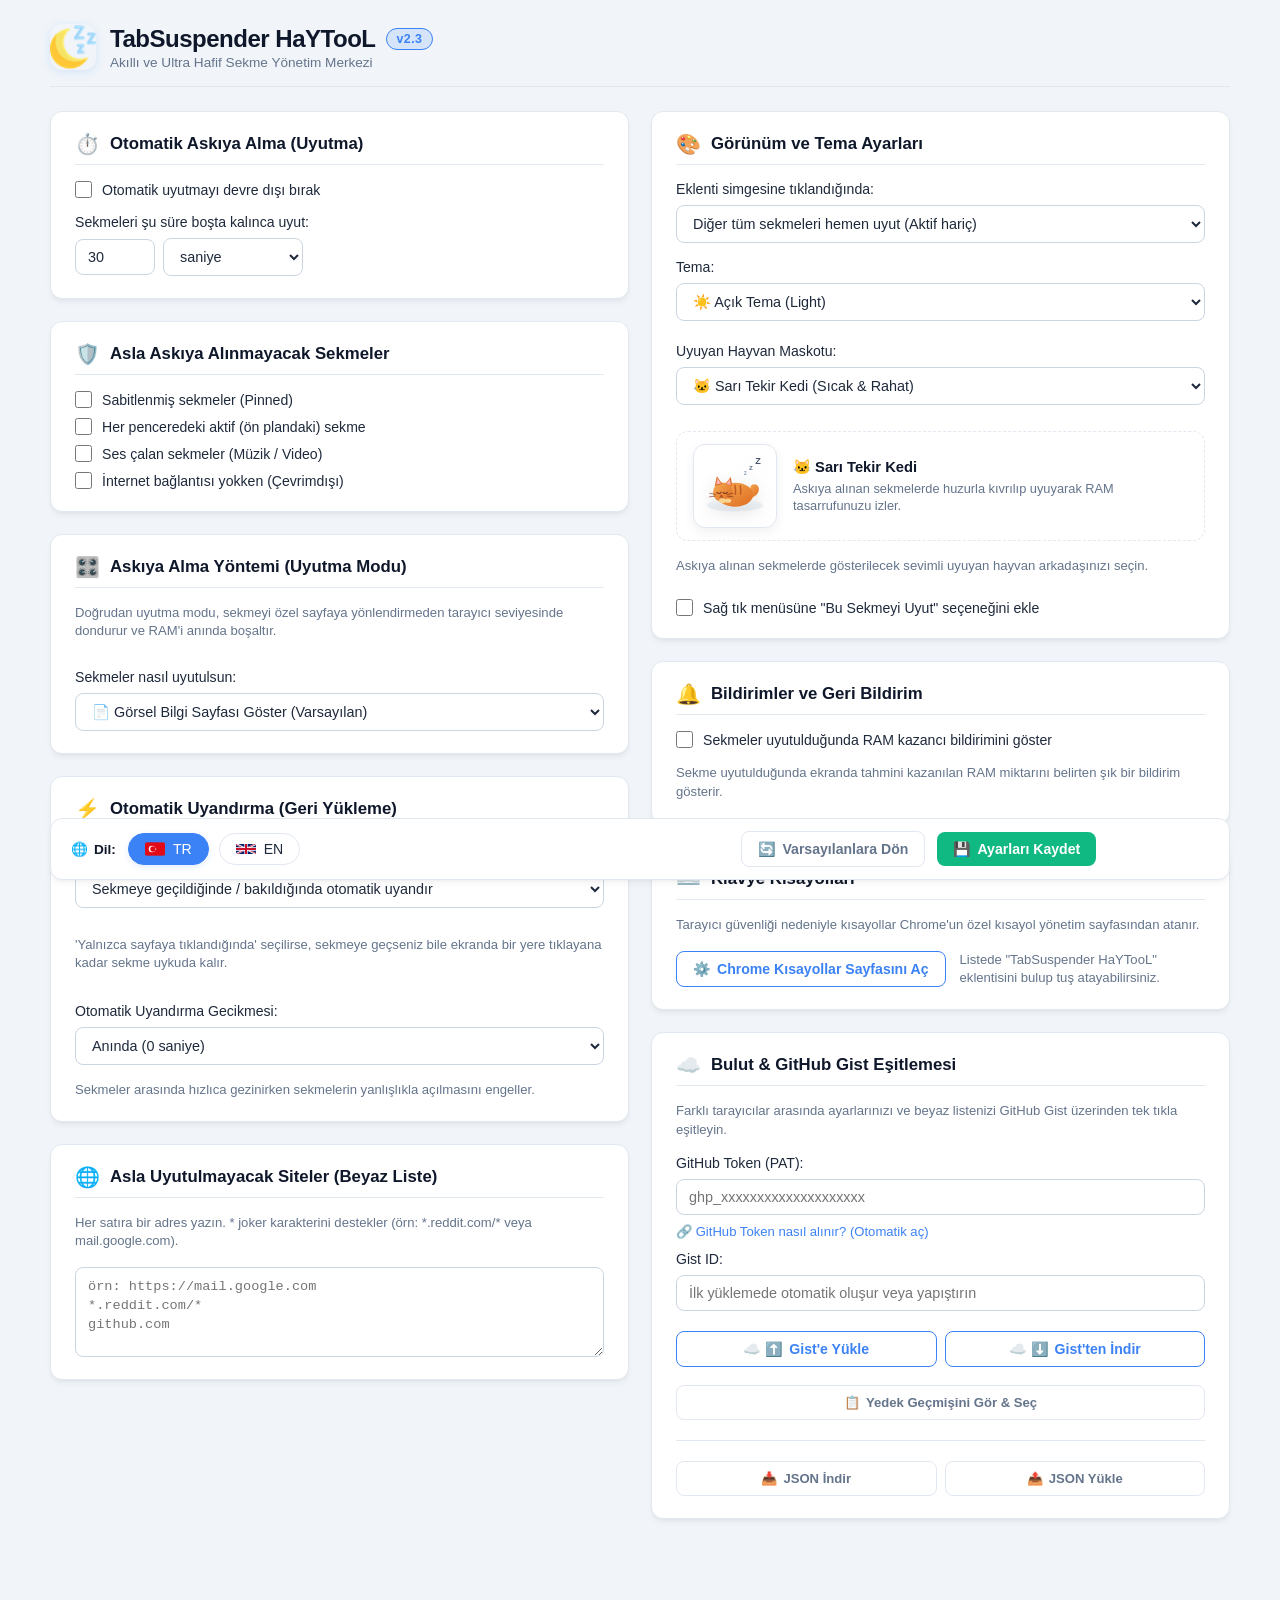
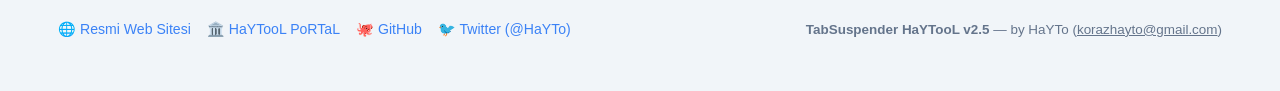
==== options.html @ c15bb456 "feat: initial release of TabSuspender HaYTooL v2.5 by HaYTo" ====
<!DOCTYPE html>
<html lang="tr">
<head>
    <meta charset="UTF-8">
    <meta name="viewport" content="width=device-width, initial-scale=1.0">
    <title>TabSuspender HaYTooL Settings</title>
    <style>
        :root {
            --bg-page: #f1f5f9;
            --bg-card: #ffffff;
            --border-card: #e2e8f0;
            --text-main: #1e293b;
            --text-muted: #64748b;
            --text-heading: #0f172a;
            --primary: #3b82f6;
            --primary-hover: #2563eb;
            --primary-glow: rgba(59, 130, 246, 0.15);
            --success: #10b981;
            --success-hover: #059669;
            --input-bg: #ffffff;
            --input-border: #cbd5e1;
            --card-shadow: 0 4px 6px -1px rgba(0, 0, 0, 0.05), 0 2px 4px -2px rgba(0, 0, 0, 0.05);
        }

        body.dark-mode {
            --bg-page: #0b0f19;
            --bg-card: #131b2e;
            --border-card: rgba(255, 255, 255, 0.08);
            --text-main: #e2e8f0;
            --text-muted: #94a3b8;
            --text-heading: #f8fafc;
            --primary: #60a5fa;
            --primary-hover: #3b82f6;
            --primary-glow: rgba(96, 165, 250, 0.2);
            --input-bg: #1e293b;
            --input-border: #334155;
            --card-shadow: 0 10px 15px -3px rgba(0, 0, 0, 0.3), 0 4px 6px -4px rgba(0, 0, 0, 0.3);
        }

        /* DISCORD THEME: Blurple & Signature Dark Gray */
        body.theme-discord {
            --bg-page: #202225;
            --bg-card: #2f3136;
            --border-card: #202225;
            --text-main: #dcddde;
            --text-muted: #8e9297;
            --text-heading: #ffffff;
            --primary: #5865f2;
            --primary-hover: #4752c4;
            --primary-glow: rgba(88, 101, 242, 0.25);
            --input-bg: #40444b;
            --input-border: #202225;
            --card-shadow: 0 8px 16px rgba(0, 0, 0, 0.24);
        }

        /* YOUTUBE THEME: Deep OLED Black & Iconic Red */
        body.theme-youtube {
            --bg-page: #0f0f0f;
            --bg-card: #181818;
            --border-card: rgba(255, 255, 255, 0.1);
            --text-main: #f1f1f1;
            --text-muted: #aaaaaa;
            --text-heading: #ffffff;
            --primary: #ff0000;
            --primary-hover: #cc0000;
            --primary-glow: rgba(255, 0, 0, 0.25);
            --input-bg: #272727;
            --input-border: #3f3f3f;
            --card-shadow: 0 8px 24px rgba(0, 0, 0, 0.4);
        }

        /* MATRIX THEME: Pure Hacker Terminal Black & Phosphor Neon Green */
        body.theme-matrix {
            --bg-page: #050805;
            --bg-card: #0a110a;
            --border-card: rgba(0, 255, 65, 0.25);
            --text-main: #00ff41;
            --text-muted: #00aa2b;
            --text-heading: #70ff94;
            --primary: #00ff41;
            --primary-hover: #00cc33;
            --primary-glow: rgba(0, 255, 65, 0.35);
            --input-bg: #050e05;
            --input-border: #008f11;
            --card-shadow: 0 0 20px rgba(0, 255, 65, 0.15);
        }

        * {
            box-sizing: border-box;
            margin: 0;
            padding: 0;
        }

        body {
            font-family: -apple-system, BlinkMacSystemFont, 'Segoe UI', Roboto, 'Helvetica Neue', Arial, sans-serif;
            background-color: var(--bg-page);
            color: var(--text-main);
            min-height: 100vh;
            padding: 24px 32px;
            transition: background-color 0.25s ease, color 0.25s ease;
        }

        .settings-wrapper {
            max-width: 1180px;
            margin: 0 auto;
        }

        header.settings-header {
            display: flex;
            align-items: center;
            justify-content: space-between;
            margin-bottom: 24px;
            padding-bottom: 16px;
            border-bottom: 1px solid var(--border-card);
        }

        .header-brand {
            display: flex;
            align-items: center;
            gap: 14px;
        }

        .header-brand img {
            width: 46px;
            height: 46px;
            border-radius: 12px;
            box-shadow: 0 2px 10px var(--primary-glow);
        }

        .header-title-row {
            display: flex;
            align-items: center;
            gap: 10px;
        }

        .header-brand h1 {
            font-size: 1.5rem;
            font-weight: 700;
            color: var(--text-heading);
            letter-spacing: -0.02em;
        }

        .version-tag {
            display: inline-flex;
            align-items: center;
            padding: 3px 10px;
            font-size: 0.78rem;
            font-weight: 700;
            border-radius: 20px;
            background: var(--primary-glow);
            color: var(--primary);
            border: 1px solid var(--primary);
            letter-spacing: 0.03em;
            text-decoration: none;
            cursor: pointer;
            transition: all 0.2s ease;
        }

        .version-tag:hover {
            transform: scale(1.06);
            box-shadow: 0 0 10px var(--primary-glow);
            filter: brightness(1.15);
        }

        .header-brand p {
            font-size: 0.85rem;
            color: var(--text-muted);
            margin-top: 2px;
        }

        /* 2-Column Wide Balanced Layout */
        .settings-layout {
            display: grid;
            grid-template-columns: 1fr 1fr;
            gap: 22px;
            margin-bottom: 24px;
        }

        @media (max-width: 900px) {
            .settings-layout {
                grid-template-columns: 1fr;
            }
        }

        .settings-col {
            display: flex;
            flex-direction: column;
            gap: 22px;
        }

        .settings-card {
            background-color: var(--bg-card);
            border: 1px solid var(--border-card);
            border-radius: 12px;
            padding: 22px 24px;
            box-shadow: var(--card-shadow);
            display: flex;
            flex-direction: column;
            gap: 16px;
            transition: border-color 0.2s ease;
        }

        .settings-card:hover {
            border-color: rgba(99, 102, 241, 0.3);
        }

        .section-header {
            display: flex;
            align-items: center;
            gap: 10px;
            padding-bottom: 10px;
            border-bottom: 1px solid var(--border-card);
        }

        .section-icon {
            font-size: 1.25rem;
            line-height: 1;
        }

        .section-title {
            font-size: 1.05rem;
            font-weight: 600;
            color: var(--text-heading);
        }

        .setting-row {
            display: flex;
            flex-direction: column;
            gap: 8px;
        }

        label {
            font-size: 0.88rem;
            font-weight: 500;
            color: var(--text-main);
        }

        .checkbox-label {
            display: flex;
            align-items: center;
            gap: 10px;
            cursor: pointer;
            user-select: none;
            font-weight: 400;
        }

        .checkbox-label input[type="checkbox"] {
            width: 17px;
            height: 17px;
            cursor: pointer;
            accent-color: var(--primary);
        }

        .input-group {
            display: flex;
            align-items: center;
            gap: 8px;
        }

        input[type="number"], select, textarea, input[type="text"], input[type="password"] {
            background-color: var(--input-bg);
            color: var(--text-main);
            border: 1px solid var(--input-border);
            border-radius: 8px;
            padding: 9px 12px;
            font-size: 0.9rem;
            outline: none;
            transition: border-color 0.2s ease, box-shadow 0.2s ease;
        }

        input[type="number"]:focus, select:focus, textarea:focus, input[type="text"]:focus, input[type="password"]:focus {
            border-color: var(--primary);
            box-shadow: 0 0 0 3px var(--primary-glow);
        }

        input[type="number"] {
            width: 80px;
        }

        select {
            cursor: pointer;
            width: 100%;
        }

        textarea {
            width: 100%;
            height: 90px;
            resize: vertical;
            font-family: monospace;
            font-size: 0.85rem;
            line-height: 1.4;
        }

        .lang-selector-group {
            display: flex;
            gap: 10px;
        }

        .lang-pill {
            display: inline-flex;
            align-items: center;
            gap: 8px;
            padding: 7px 16px;
            border-radius: 20px;
            border: 1px solid var(--border-card);
            background-color: var(--input-bg);
            color: var(--text-main);
            cursor: pointer;
            font-size: 0.88rem;
            font-weight: 500;
            transition: all 0.2s ease;
        }

        .lang-pill:hover {
            border-color: var(--primary);
            background-color: var(--primary-glow);
        }

        .lang-pill.active {
            border-color: var(--primary);
            background-color: var(--primary);
            color: #ffffff;
            box-shadow: 0 2px 6px var(--primary-glow);
        }

        .flag-icon {
            display: inline-block;
            vertical-align: middle;
            border-radius: 2px;
            overflow: hidden;
        }

        /* Sleeping Animal Mascot Preview Box */
        .animal-preview-box {
            display: flex;
            align-items: center;
            gap: 16px;
            margin-top: 10px;
            padding: 12px 16px;
            border-radius: 12px;
            background: var(--bg-body);
            border: 1.5px dashed var(--border-card);
            transition: all 0.25s ease;
        }

        .animal-preview-img-wrap {
            width: 84px;
            height: 84px;
            flex-shrink: 0;
            display: flex;
            align-items: center;
            justify-content: center;
            background: var(--bg-card);
            border-radius: 12px;
            border: 1px solid var(--border-card);
            box-shadow: 0 4px 12px rgba(0,0,0,0.06);
            padding: 6px;
        }

        .animal-preview-img {
            width: 100%;
            height: 100%;
            object-fit: contain;
            filter: drop-shadow(0 4px 8px rgba(0, 0, 0, 0.1));
            transition: transform 0.25s cubic-bezier(0.34, 1.56, 0.64, 1);
        }

        .animal-preview-box:hover .animal-preview-img {
            transform: scale(1.08) rotate(-2deg);
        }

        .animal-preview-info {
            display: flex;
            flex-direction: column;
            gap: 4px;
            flex: 1;
        }

        .animal-preview-name {
            font-size: 0.92rem;
            font-weight: 700;
            color: var(--text-heading);
            display: flex;
            align-items: center;
            gap: 6px;
        }

        .animal-preview-desc {
            font-size: 0.8rem;
            color: var(--text-muted);
            line-height: 1.35;
        }

        .hint-text {
            font-size: 0.82rem;
            color: var(--text-muted);
            line-height: 1.4;
            margin: 0;
        }

        .btn {
            display: inline-flex;
            align-items: center;
            justify-content: center;
            gap: 6px;
            padding: 9px 16px;
            border-radius: 8px;
            font-size: 0.88rem;
            font-weight: 600;
            cursor: pointer;
            border: none;
            transition: all 0.2s ease;
            text-decoration: none;
        }

        .btn-success {
            background-color: var(--success);
            color: #ffffff;
        }

        .btn-success:hover {
            opacity: 0.9;
            box-shadow: 0 4px 10px rgba(16, 185, 129, 0.3);
        }

        .btn-outline {
            background: transparent;
            color: var(--primary);
            border: 1px solid var(--primary);
        }

        .btn-outline:hover {
            background-color: var(--primary-glow);
        }

        .btn-secondary {
            background-color: transparent;
            color: var(--text-muted);
            border: 1px solid var(--border-card);
        }

        .btn-secondary:hover {
            background-color: var(--border-card);
            color: var(--text-heading);
        }

        .status-badge {
            font-size: 0.9rem;
            font-weight: 600;
            color: var(--success);
            margin-left: 12px;
            opacity: 0;
            transition: opacity 0.3s ease;
        }

        .status-badge.show {
            opacity: 1;
        }

        .bottom-bar {
            display: flex;
            align-items: center;
            justify-content: space-between;
            background-color: var(--bg-card);
            border: 1px solid var(--border-card);
            border-radius: 12px;
            padding: 12px 20px;
            box-shadow: var(--card-shadow);
            position: sticky;
            bottom: 20px;
            z-index: 100;
            backdrop-filter: blur(8px);
        }

        .bottom-bar-left {
            display: flex;
            align-items: center;
            gap: 12px;
        }

        .bottom-bar-right {
            display: flex;
            align-items: center;
            gap: 12px;
        }

        .page-footer {
            display: flex;
            align-items: center;
            justify-content: space-between;
            padding: 16px 8px 30px;
            color: var(--text-muted);
            font-size: 0.85rem;
            flex-wrap: wrap;
            gap: 12px;
        }

        .links-group {
            display: flex;
            flex-wrap: wrap;
            gap: 16px;
            font-size: 0.88rem;
        }

        .links-group a {
            color: var(--primary);
            text-decoration: none;
            display: inline-flex;
            align-items: center;
            gap: 4px;
            transition: opacity 0.2s;
        }

        .links-group a:hover {
            opacity: 0.8;
            text-decoration: underline;
        }

        .about-text {
            font-size: 0.84rem;
            color: var(--text-muted);
        }
    </style>
</head>
<body>
    <div class="settings-wrapper">
        <!-- HEADER -->
        <header class="settings-header">
            <div class="header-brand">
                <img src="icons/icon48.png" alt="Logo">
                <div>
                    <div class="header-title-row">
                        <h1 id="i18n-title">TabSuspender HaYTooL</h1>
                        <a id="extensionVersionTag" href="https://github.com/HaYToKoRaZ/TabSuspender-HaYTooL" target="_blank" rel="noopener noreferrer" class="version-tag" title="GitHub Repository">v2.3</a>
                    </div>
                    <p id="i18n-subheading">Akıllı ve Ultra Hafif Sekme Yönetim Merkezi</p>
                </div>
            </div>
        </header>

        <!-- MAIN 2-COLUMN BALANCED WIDE DASHBOARD -->
        <div class="settings-layout">
            
            <!-- LEFT COLUMN: Temel Davranış & Koruma & Beyaz Liste -->
            <div class="settings-col">
                
                <!-- SECTION 1: OTOMATİK UYUTMA -->
                <div class="settings-card">
                    <div class="section-header">
                        <span class="section-icon">⏱️</span>
                        <h2 class="section-title" id="i18n-secAuto">Otomatik Askıya Alma (Uyutma)</h2>
                    </div>
                    
                    <div class="setting-row">
                        <label class="checkbox-label">
                            <input type="checkbox" id="disableAutoSuspension">
                            <span id="i18n-disableAuto">Otomatik uyutmayı devre dışı bırak</span>
                        </label>
                    </div>

                    <div class="setting-row">
                        <label for="inactivityTimeValue" id="i18n-suspendAfter">Sekmeleri şu süre boşta kalınca uyut:</label>
                        <div class="input-group">
                            <input type="number" id="inactivityTimeValue" min="1" value="30">
                            <select id="inactivityTimeUnit" style="max-width: 140px;">
                                <option value="seconds" id="i18n-sec">saniye</option>
                                <option value="minutes" id="i18n-min">dakika</option>
                                <option value="hours" id="i18n-hours">saat</option>
                            </select>
                        </div>
                    </div>
                </div>

                <!-- SECTION 2: KORUMA & İSTİSNALAR -->
                <div class="settings-card">
                    <div class="section-header">
                        <span class="section-icon">🛡️</span>
                        <h2 class="section-title" id="i18n-secExcl">Asla Askıya Alınmayacak Sekmeler</h2>
                    </div>

                    <div style="display: flex; flex-direction: column; gap: 10px;">
                        <label class="checkbox-label">
                            <input type="checkbox" id="neverSuspendPinned">
                            <span id="i18n-neverPinned">Sabitlenmiş sekmeler (Pinned)</span>
                        </label>
                        <label class="checkbox-label">
                            <input type="checkbox" id="neverSuspendActiveInWindow">
                            <span id="i18n-neverActive">Her penceredeki aktif (ön plandaki) sekme</span>
                        </label>
                        <label class="checkbox-label">
                            <input type="checkbox" id="neverSuspendAudio">
                            <span id="i18n-neverAudio">Ses çalan sekmeler (Müzik / Video)</span>
                        </label>
                        <label class="checkbox-label">
                            <input type="checkbox" id="neverSuspendOffline">
                            <span id="i18n-neverOffline">İnternet bağlantısı yokken (Çevrimdışı)</span>
                        </label>
                    </div>
                </div>

                <!-- SECTION 2.5: ASKIYA ALMA YÖNTEMİ (SUSPENSION METHOD) -->
                <div class="settings-card">
                    <div class="section-header">
                        <span class="section-icon">🎛️</span>
                        <h2 class="section-title" id="i18n-secSuspensionMethod">Askıya Alma Yöntemi (Uyutma Modu)</h2>
                    </div>

                    <p class="hint-text" id="i18n-suspensionMethodHint" style="margin-bottom: 12px;">Doğrudan uyutma modu, sekmeyi özel sayfaya yönlendirmeden tarayıcı seviyesinde dondurur ve RAM'i anında boşaltır.</p>
                    <div class="setting-row">
                        <label for="suspensionMethod" id="i18n-suspensionMethodLabel">Sekmeler nasıl uyutulsun:</label>
                        <select id="suspensionMethod">
                            <option value="page" id="i18n-optMethodPage">📄 Görsel Bilgi Sayfası Göster (Varsayılan)</option>
                            <option value="discard" id="i18n-optMethodDiscard">⚡ Sayfa Göstermeden Doğrudan Uyut (Native Discard)</option>
                        </select>
                    </div>
                </div>

                <!-- SECTION 3: OTOMATİK UYANDIRMA & GECİKME -->
                <div class="settings-card">
                    <div class="section-header">
                        <span class="section-icon">⚡</span>
                        <h2 class="section-title" id="i18n-secRestore">Otomatik Uyandırma (Geri Yükleme)</h2>
                    </div>

                    <div class="setting-row" style="margin-bottom: 12px;">
                        <label for="restoreTrigger" id="i18n-restoreTriggerLabel">Uyandırma Şekli:</label>
                        <select id="restoreTrigger">
                            <option value="auto" id="i18n-optTriggerAuto">Sekmeye geçildiğinde / bakıldığında otomatik uyandır</option>
                            <option value="click" id="i18n-optTriggerClick">Yalnızca sayfaya tıklandığında uyandır (Tıklamadan açılmaz)</option>
                        </select>
                    </div>
                    <p class="hint-text" id="i18n-restoreTriggerHint" style="margin-bottom: 14px;">'Yalnızca sayfaya tıklandığında' seçilirse, sekmeye geçseniz bile ekranda bir yere tıklayana kadar sekme uykuda kalır.</p>

                    <div class="setting-row" id="delaySettingRow">
                        <label for="unsuspendDelay" id="i18n-unsuspendDelayLabel">Otomatik Uyandırma Gecikmesi:</label>
                        <select id="unsuspendDelay">
                            <option value="0" id="i18n-optDelay0">Anında (0 saniye)</option>
                            <option value="1" id="i18n-optDelay1">1 saniye sonra</option>
                            <option value="2" id="i18n-optDelay2">2 saniye sonra</option>
                            <option value="3" id="i18n-optDelay3">3 saniye sonra</option>
                            <option value="5" id="i18n-optDelay5">5 saniye sonra</option>
                        </select>
                    </div>
                    <p class="hint-text" id="i18n-unsuspendDelayHint">Sekmeler arasında hızlıca gezinirken sekmelerin yanlışlıkla açılmasını engeller.</p>
                </div>

                <!-- SECTION 4: BEYAZ LİSTE (URL FILTER) -->
                <div class="settings-card">
                    <div class="section-header">
                        <span class="section-icon">🌐</span>
                        <h2 class="section-title" id="i18n-secWhitelist">Asla Uyutulmayacak Siteler (Beyaz Liste)</h2>
                    </div>

                    <p class="hint-text" id="i18n-whitelistHint">Her satıra bir adres yazın. * joker karakterini destekler (örn: *.reddit.com/* veya mail.google.com).</p>
                    <textarea id="excludedUrls" placeholder="örn: https://mail.google.com&#10;*.reddit.com/*&#10;github.com"></textarea>
                </div>
            </div>

            <!-- RIGHT COLUMN: Görünüm & Bildirimler & Kısayollar & Bulut Eşitleme -->
            <div class="settings-col">
                
                <!-- SECTION 5: GÖRÜNÜM & TEMA & HAYVAN MASKOTU -->
                <div class="settings-card">
                    <div class="section-header">
                        <span class="section-icon">🎨</span>
                        <h2 class="section-title" id="i18n-secApp">Görünüm ve Tema Ayarları</h2>
                    </div>

                    <div class="setting-row">
                        <label for="iconClickAction" id="i18n-iconClickLabel">Eklenti simgesine tıklandığında:</label>
                        <select id="iconClickAction">
                            <option value="suspendOthers" id="i18n-optSuspendOthers">Diğer tüm sekmeleri hemen uyut (Aktif hariç)</option>
                            <option value="popup" id="i18n-optPopup">Açılır menüyü (Popup) göster</option>
                        </select>
                    </div>

                    <div class="setting-row">
                        <label for="theme" id="i18n-themeLabel">Tema:</label>
                        <select id="theme">
                            <option value="light" id="i18n-themeLight">☀️ Açık Tema (Light)</option>
                            <option value="dark" id="i18n-themeDark">🌙 Koyu Tema (Dark)</option>
                            <option value="discord" id="i18n-themeDiscord">🎮 Discord (Blurple & Dark)</option>
                            <option value="youtube" id="i18n-themeYouTube">▶️ YouTube (OLED & Red)</option>
                            <option value="matrix" id="i18n-themeMatrix">🟢 Matrix (Hacker Green)</option>
                        </select>
                    </div>

                    <div class="setting-row" style="margin-top: 6px;">
                        <label for="animalTheme" id="i18n-animalThemeLabel">Uyuyan Hayvan Maskotu:</label>
                        <select id="animalTheme">
                            <option value="cat" id="i18n-optAnimalCat">🐱 Sarı Tekir Kedi (Sıcak & Rahat)</option>
                            <option value="cat_dark" id="i18n-optAnimalCatDark">🐈‍⬛ Kara Kedi & Hilal Ay</option>
                            <option value="dog" id="i18n-optAnimalDog">🐶 Uyuyan Köpekçik (Sadık)</option>
                            <option value="panda" id="i18n-optAnimalPanda">🐼 Uyuyan Panda (Huzurlu)</option>
                            <option value="koala" id="i18n-optAnimalKoala">🐨 Uyuyan Koala (Ağaç Dalı)</option>
                            <option value="none" id="i18n-optAnimalNone">🚫 Maskotsuz (Sade & Minimal)</option>
                        </select>
                    </div>

                    <!-- Interactive Animal Preview Box -->
                    <div class="animal-preview-box" id="animalPreviewBox">
                        <div class="animal-preview-img-wrap">
                            <img id="animalPreviewImg" class="animal-preview-img" src="animals/cat.svg" alt="Animal Preview">
                            <span id="animalPreviewEmpty" style="display: none; font-size: 1.8rem;">🚫</span>
                        </div>
                        <div class="animal-preview-info">
                            <div class="animal-preview-name" id="animalPreviewName">🐱 Sarı Tekir Kedi</div>
                            <div class="animal-preview-desc" id="animalPreviewDesc">Askıya alınan sekmelerde huzurla kıvrılıp uyuyarak RAM tasarrufunuzu izler.</div>
                        </div>
                    </div>

                    <p class="hint-text" id="i18n-animalThemeHint">Askıya alınan sekmelerde gösterilecek sevimli uyuyan hayvan arkadaşınızı seçin.</p>

                    <label class="checkbox-label" style="margin-top: 8px;">
                        <input type="checkbox" id="addContextMenu">
                        <span id="i18n-addContext">Sağ tık menüsüne "Bu Sekmeyi Uyut" seçeneğini ekle</span>
                    </label>
                </div>

                <!-- SECTION 6: BİLDİRİMLER VE GERİ BİLDİRİM -->
                <div class="settings-card">
                    <div class="section-header">
                        <span class="section-icon">🔔</span>
                        <h2 class="section-title" id="i18n-secNotifications">Bildirimler ve Geri Bildirim</h2>
                    </div>

                    <label class="checkbox-label">
                        <input type="checkbox" id="showRamToast">
                        <span id="i18n-showRamToast">Sekmeler uyutulduğunda RAM kazancı bildirimini göster</span>
                    </label>
                    <p class="hint-text" id="i18n-showRamToastHint">Sekme uyutulduğunda ekranda tahmini kazanılan RAM miktarını belirten şık bir bildirim gösterir.</p>
                </div>

                <!-- SECTION 7: KISAYOLLAR -->
                <div class="settings-card">
                    <div class="section-header">
                        <span class="section-icon">⌨️</span>
                        <h2 class="section-title" id="i18n-secShortcuts">Klavye Kısayolları</h2>
                    </div>

                    <p class="hint-text" id="i18n-shortcutsDesc">Tarayıcı güvenliği nedeniyle kısayollar Chrome'un özel kısayol yönetim sayfasından atanır.</p>
                    <div style="display: flex; align-items: center; gap: 14px; flex-wrap: wrap;">
                        <button id="openShortcutsBtn" class="btn btn-outline" type="button">
                            <span>⚙️</span>
                            <span id="i18n-shortcutsBtn">Chrome Kısayollar Sayfasını Aç</span>
                        </button>
                        <p class="hint-text" id="i18n-shortcutsNote" style="flex: 1; min-width: 220px;">Listede "TabSuspender HaYTooL" eklentisini bulup tuş atayabilirsiniz.</p>
                    </div>
                </div>

                <!-- SECTION 8: BULUT & GITHUB GIST EŞİTLEMESİ -->
                <div class="settings-card">
                    <div class="section-header">
                        <span class="section-icon">☁️</span>
                        <h2 class="section-title" id="i18n-secGist">Bulut & GitHub Gist Eşitlemesi</h2>
                    </div>

                    <p class="hint-text" id="i18n-gistDesc">Farklı tarayıcılar arasında ayarlarınızı ve beyaz listenizi GitHub Gist üzerinden tek tıkla eşitleyin.</p>

                    <!-- STATE 1: LOGGED IN / CONNECTED VIEW -->
                    <div id="gistConnectedContainer" style="display: none; padding: 12px; border-radius: 8px; background: var(--bg-body); border: 1px solid var(--border-card); flex-direction: column; gap: 8px;">
                        <div style="display: flex; align-items: center; justify-content: space-between;">
                            <div style="display: flex; align-items: center; gap: 10px;">
                                <img id="gistAvatarImg" src="" alt="Avatar" style="width: 36px; height: 36px; border-radius: 50%; border: 2px solid var(--primary); display: none; object-fit: cover;">
                                <span id="gistStatusDot" style="font-size: 1.1rem;">🟢</span>
                                <div>
                                    <div style="display: flex; align-items: center; gap: 6px;">
                                        <strong id="i18n-gistConnected" style="font-size: 0.88rem; color: var(--text-heading);">GitHub Bağlantısı Aktif</strong>
                                        <span id="gistUsernameText" style="font-size: 0.82rem; font-weight: 600; color: var(--primary);"></span>
                                    </div>
                                    <div id="gistUserBadge" style="font-size: 0.78rem; color: var(--text-muted);">Token: ••••••••••••</div>
                                </div>
                            </div>
                            <button id="gistLogoutBtn" class="btn btn-secondary" type="button" style="font-size: 0.78rem; padding: 5px 10px; color: #ef4444; border-color: rgba(239, 68, 68, 0.4);">
                                <span>🚪</span>
                                <span id="i18n-gistLogoutBtn">Çıkış Yap</span>
                            </button>
                        </div>
                    </div>

                    <!-- STATE 2: NOT LOGGED IN / TOKEN INPUT VIEW -->
                    <div id="gistAuthContainer" style="display: flex; flex-direction: column; gap: 10px;">
                        <div class="setting-row">
                            <label for="githubToken" id="i18n-githubTokenLabel">GitHub Token (PAT):</label>
                            <input type="password" id="githubToken" placeholder="ghp_xxxxxxxxxxxxxxxxxxxx">
                            <a href="https://github.com/settings/tokens/new?scopes=gist&description=TabSuspender-HaYTooL-Sync" target="_blank" class="hint-text" style="color: var(--primary); text-decoration: none;" id="i18n-gistHelpLink">🔗 GitHub Token nasıl alınır? (Otomatik aç)</a>
                        </div>

                        <div class="setting-row">
                            <label for="gistId" id="i18n-gistIdLabel">Gist ID:</label>
                            <input type="text" id="gistId" placeholder="İlk yüklemede otomatik oluşur veya yapıştırın">
                        </div>
                    </div>

                    <div style="display: flex; gap: 8px; flex-wrap: wrap; margin-top: 4px;">
                        <button id="backupGistBtn" class="btn btn-outline" type="button" style="flex: 1; min-width: 130px;">
                            <span>☁️ ⬆️</span>
                            <span id="i18n-btnBackupGist">Gist'e Yükle</span>
                        </button>
                        <button id="restoreGistBtn" class="btn btn-outline" type="button" style="flex: 1; min-width: 130px;">
                            <span>☁️ ⬇️</span>
                            <span id="i18n-btnRestoreGist">Gist'ten İndir</span>
                        </button>
                    </div>

                    <div style="margin-top: 2px;">
                        <button id="listGistsBtn" class="btn btn-secondary" type="button" style="width: 100%; font-size: 0.82rem;">
                            <span>📋</span>
                            <span id="i18n-btnListGists">Yedek Geçmişini Gör & Seç</span>
                        </button>
                    </div>

                    <!-- DYNAMIC BACKUP SELECTOR CONTAINER -->
                    <div id="backupSelectorContainer" style="display: none; margin-top: 4px; padding: 10px; background: var(--bg-body); border-radius: 8px; border: 1px solid var(--border-card);">
                        <label id="i18n-selectBackupPrompt" for="backupSelect" style="font-size: 0.82rem; font-weight: 600; margin-bottom: 4px; display: block;">Geri yüklenecek yedeği seçin:</label>
                        <select id="backupSelect" style="font-size: 0.82rem; width: 100%; margin-bottom: 8px;">
                            <option value="">Yedekler yükleniyor...</option>
                        </select>
                        <div style="display: flex; gap: 8px;">
                            <button id="applySelectedBackupBtn" class="btn btn-success" type="button" style="flex: 1; font-size: 0.8rem; padding: 6px 10px;">
                                <span>✓ Seçilen Yedeği Yükle</span>
                            </button>
                            <button id="cancelBackupSelectBtn" class="btn btn-secondary" type="button" style="font-size: 0.8rem; padding: 6px 10px;">
                                <span>✕ Kapat</span>
                            </button>
                        </div>
                    </div>

                    <hr style="border: 0; border-top: 1px solid var(--border-card); margin: 4px 0;">

                    <div style="display: flex; gap: 8px; flex-wrap: wrap;">
                        <button id="exportFileBtn" class="btn btn-secondary" type="button" style="flex: 1; min-width: 110px; font-size: 0.82rem;">
                            <span>📥</span>
                            <span id="i18n-btnExportFile">JSON İndir</span>
                        </button>
                        <button id="importFileBtn" class="btn btn-secondary" type="button" style="flex: 1; min-width: 110px; font-size: 0.82rem;">
                            <span>📤</span>
                            <span id="i18n-btnImportFile">JSON Yükle</span>
                        </button>
                        <input type="file" id="importFileInput" accept=".json" style="display: none;">
                    </div>
                </div>

            </div>

        </div>

        <!-- STICKY ACTION BAR (Single row: Flags on left, Actions on right) -->
        <div class="bottom-bar">
            <div class="bottom-bar-left">
                <span id="i18n-langLabelBottom" style="font-size: 0.85rem; font-weight: 600; color: var(--text-heading); display: flex; align-items: center; gap: 6px;">
                    <span>🌐</span> <span id="i18n-langLabel">Dil:</span>
                </span>
                <input type="hidden" id="language" value="tr">
                <div class="lang-selector-group" id="langSelectorGroup">
                    <button type="button" class="lang-pill active" data-lang="tr" id="langBtnTr" title="Türkçe">
                        <svg class="flag-icon" viewBox="0 0 1200 800" width="20" height="14">
                            <rect width="1200" height="800" fill="#E30A17"/>
                            <circle cx="425" cy="400" r="200" fill="#ffffff"/>
                            <circle cx="475" cy="400" r="160" fill="#E30A17"/>
                            <polygon points="583.3,400 684.2,432.8 621.9,347.1 621.9,452.9 684.2,367.2" fill="#ffffff"/>
                        </svg>
                        <span>TR</span>
                    </button>
                    <button type="button" class="lang-pill" data-lang="en" id="langBtnEn" title="English">
                        <svg class="flag-icon" viewBox="0 0 60 30" width="20" height="14">
                            <clipPath id="s"><path d="M0,0 v30 h60 v-30 z"/></clipPath>
                            <clipPath id="t"><path d="M30,15 h30 v15 z v15 h-30 z h-30 v-15 z v-15 h30 z"/></clipPath>
                            <g clip-path="url(#s)">
                                <path d="M0,0 v30 h60 v-30 z" fill="#012169"/>
                                <path d="M0,0 L60,30 M60,0 L0,30" stroke="#fff" stroke-width="6"/>
                                <path d="M0,0 L60,30 M60,0 L0,30" clip-path="url(#t)" stroke="#C8102E" stroke-width="4"/>
                                <path d="M30,0 v30 M0,15 h60" stroke="#fff" stroke-width="10"/>
                                <path d="M30,0 v30 M0,15 h60" stroke="#C8102E" stroke-width="6"/>
                            </g>
                        </svg>
                        <span>EN</span>
                    </button>
                </div>
            </div>

            <div class="bottom-bar-right">
                <button id="resetButtonBottom" class="btn btn-secondary" type="button">
                    <span>🔄</span>
                    <span id="i18n-resetBtnBottom">Varsayılanlara Dön</span>
                </button>
                <button id="saveButtonBottom" class="btn btn-success" type="button">
                    <span>💾</span>
                    <span id="i18n-saveBtnBottom">Ayarları Kaydet</span>
                </button>
                <span id="statusMessageBottom" class="status-badge">✓ Kaydedildi</span>
            </div>
        </div>

        <!-- PAGE FOOTER (Links and credits) -->
        <footer class="page-footer">
            <div class="links-group">
                <a href="https://haytokoraz.github.io/TabSuspender-HaYTooL/" target="_blank">🌐 <span id="i18n-linkSite">Resmi Web Sitesi</span></a>
                <a href="https://haytokoraz.github.io/" target="_blank">🏛️ <span id="i18n-linkPortal">HaYTooL PoRTaL</span></a>
                <a href="https://github.com/HaYToKoRaZ/TabSuspender-HaYTooL" target="_blank">🐙 <span id="i18n-linkGithub">GitHub</span></a>
                <a href="https://x.com/HaYTo" target="_blank">🐦 Twitter (@HaYTo)</a>
            </div>
            <div class="about-text">
                <strong>TabSuspender HaYTooL <span id="footerVersionText">v2.5</span></strong> — <span id="i18n-devBy">by HaYTo</span> (<a href="mailto:korazhayto@gmail.com" style="color: inherit;">korazhayto@gmail.com</a>)
            </div>
        </footer>
    </div>

    <script src="i18n.js"></script>
    <script src="options.js"></script>
</body>
</html>
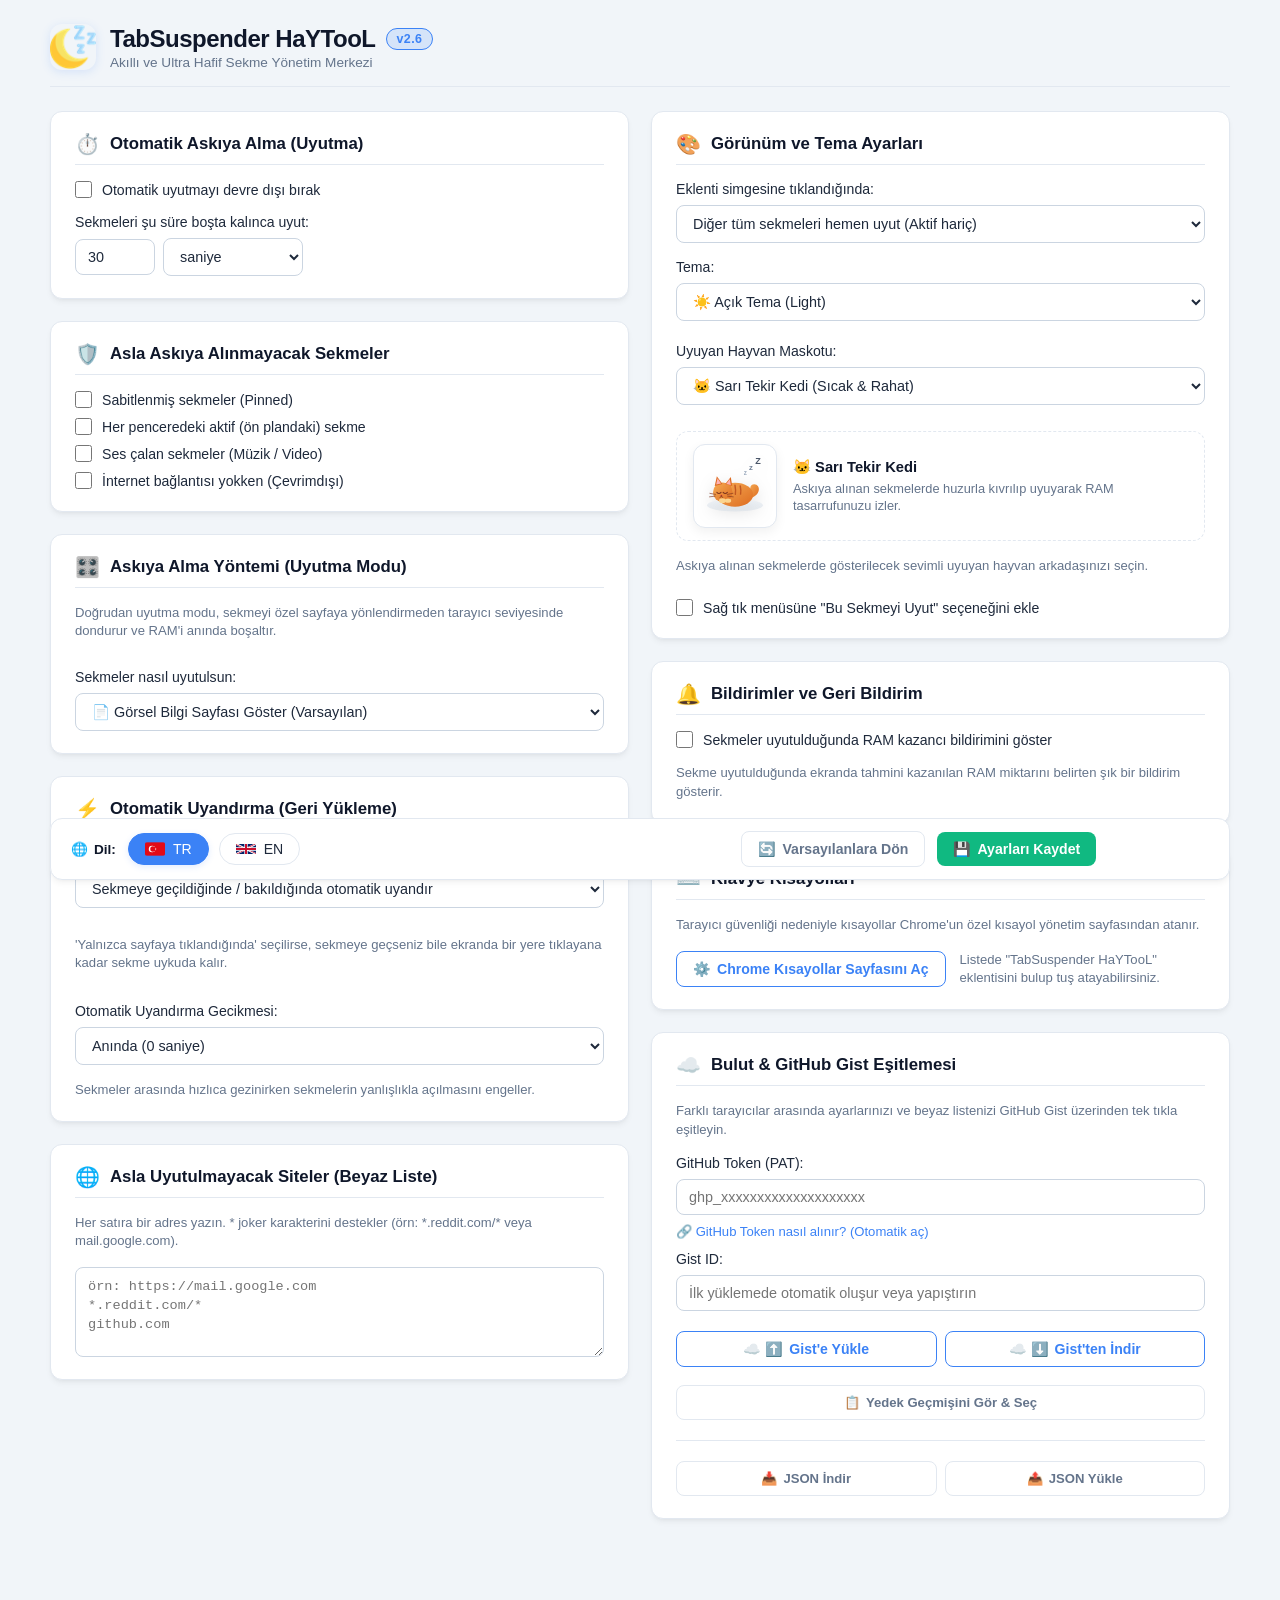
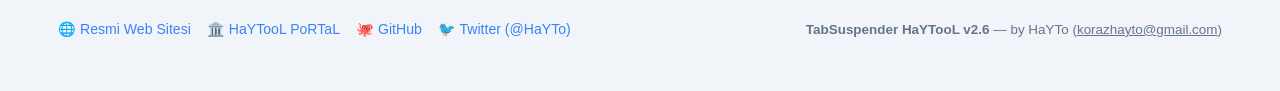
==== commit a3160b49: "chore: bump version to v2.6 and trigger auto-release" ====
--- a/options.html
+++ b/options.html
@@ -531,7 +531,7 @@
                 <div>
                     <div class="header-title-row">
                         <h1 id="i18n-title">TabSuspender HaYTooL</h1>
-                        <a id="extensionVersionTag" href="https://github.com/HaYToKoRaZ/TabSuspender-HaYTooL" target="_blank" rel="noopener noreferrer" class="version-tag" title="GitHub Repository">v2.3</a>
+                        <a id="extensionVersionTag" href="https://github.com/HaYToKoRaZ/TabSuspender-HaYTooL" target="_blank" rel="noopener noreferrer" class="version-tag" title="GitHub Repository">v2.6</a>
                     </div>
                     <p id="i18n-subheading">Akıllı ve Ultra Hafif Sekme Yönetim Merkezi</p>
                 </div>
@@ -901,7 +901,7 @@
                 <a href="https://x.com/HaYTo" target="_blank">🐦 Twitter (@HaYTo)</a>
             </div>
             <div class="about-text">
-                <strong>TabSuspender HaYTooL <span id="footerVersionText">v2.5</span></strong> — <span id="i18n-devBy">by HaYTo</span> (<a href="mailto:korazhayto@gmail.com" style="color: inherit;">korazhayto@gmail.com</a>)
+                <strong>TabSuspender HaYTooL <span id="footerVersionText">v2.6</span></strong> — <span id="i18n-devBy">by HaYTo</span> (<a href="mailto:korazhayto@gmail.com" style="color: inherit;">korazhayto@gmail.com</a>)
             </div>
         </footer>
     </div>
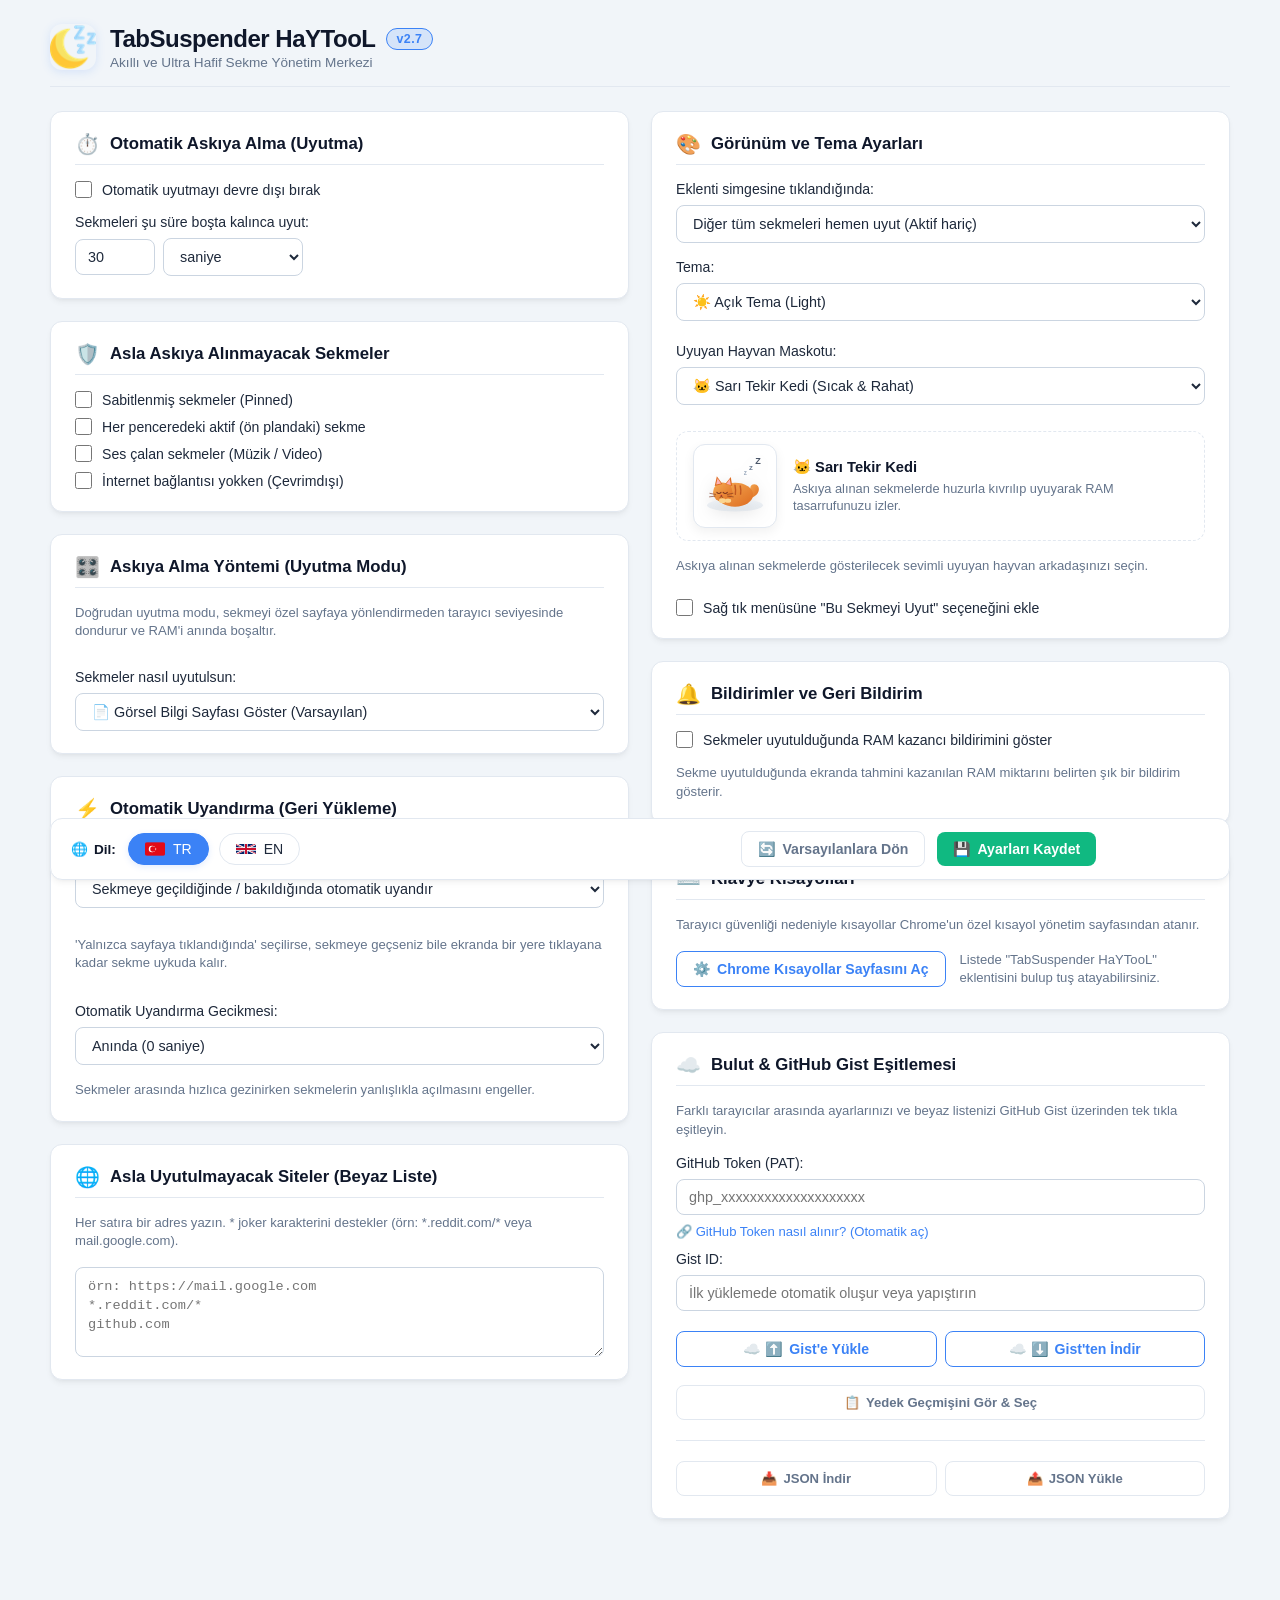
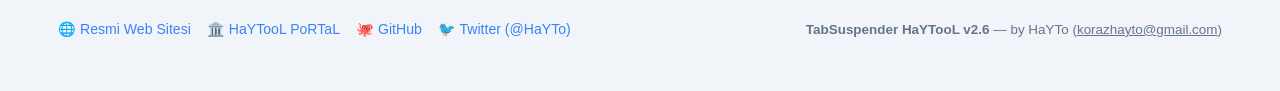
==== commit 329790e1: "feat: bump version to v2.7 and add Edge/Chrome Web Store _locales support" ====
--- a/options.html
+++ b/options.html
@@ -531,7 +531,7 @@
                 <div>
                     <div class="header-title-row">
                         <h1 id="i18n-title">TabSuspender HaYTooL</h1>
-                        <a id="extensionVersionTag" href="https://github.com/HaYToKoRaZ/TabSuspender-HaYTooL" target="_blank" rel="noopener noreferrer" class="version-tag" title="GitHub Repository">v2.6</a>
+                        <a id="extensionVersionTag" href="https://github.com/HaYToKoRaZ/TabSuspender-HaYTooL" target="_blank" rel="noopener noreferrer" class="version-tag" title="GitHub Repository">v2.7</a>
                     </div>
                     <p id="i18n-subheading">Akıllı ve Ultra Hafif Sekme Yönetim Merkezi</p>
                 </div>
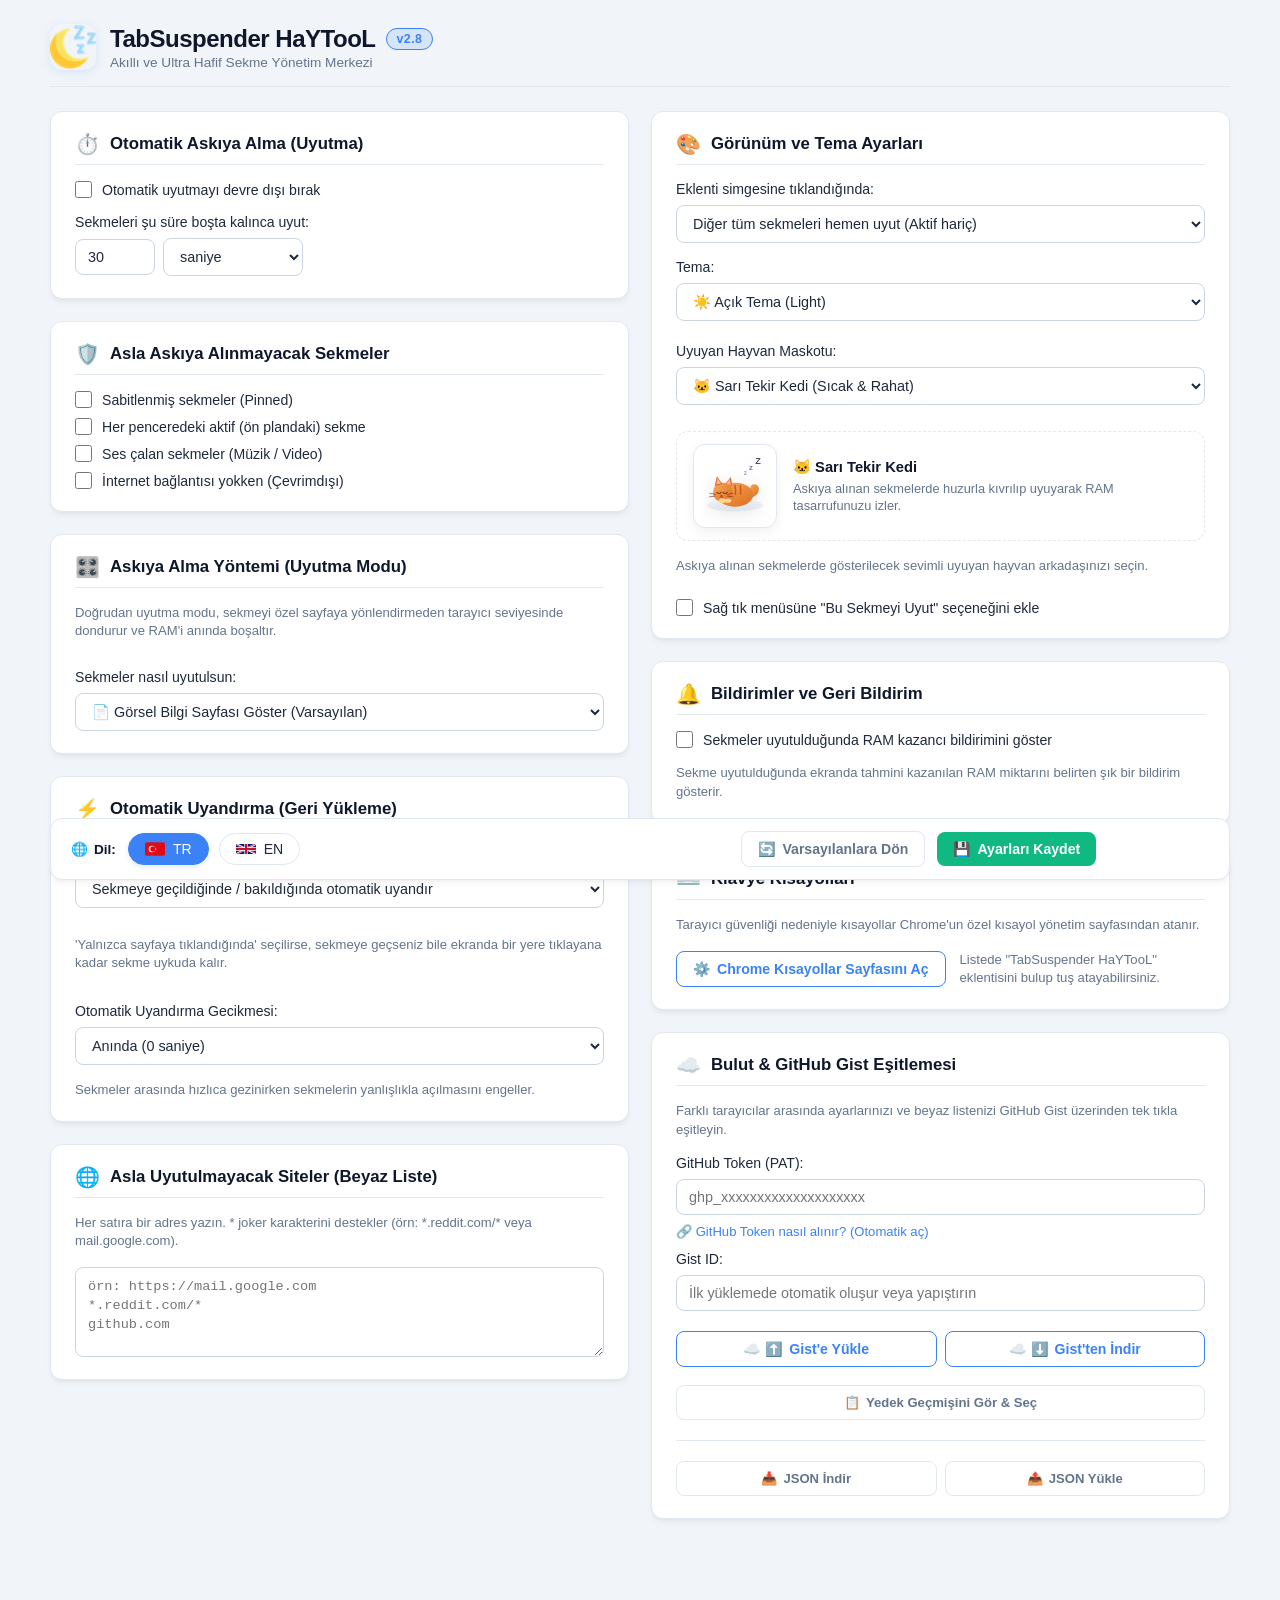
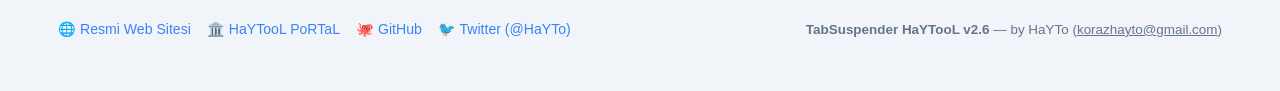
==== commit 515e040b: "feat: bump to v2.8, remove host_permissions for fast-track store review" ====
--- a/options.html
+++ b/options.html
@@ -531,7 +531,7 @@
                 <div>
                     <div class="header-title-row">
                         <h1 id="i18n-title">TabSuspender HaYTooL</h1>
-                        <a id="extensionVersionTag" href="https://github.com/HaYToKoRaZ/TabSuspender-HaYTooL" target="_blank" rel="noopener noreferrer" class="version-tag" title="GitHub Repository">v2.7</a>
+                        <a id="extensionVersionTag" href="https://github.com/HaYToKoRaZ/TabSuspender-HaYTooL" target="_blank" rel="noopener noreferrer" class="version-tag" title="GitHub Repository">v2.8</a>
                     </div>
                     <p id="i18n-subheading">Akıllı ve Ultra Hafif Sekme Yönetim Merkezi</p>
                 </div>
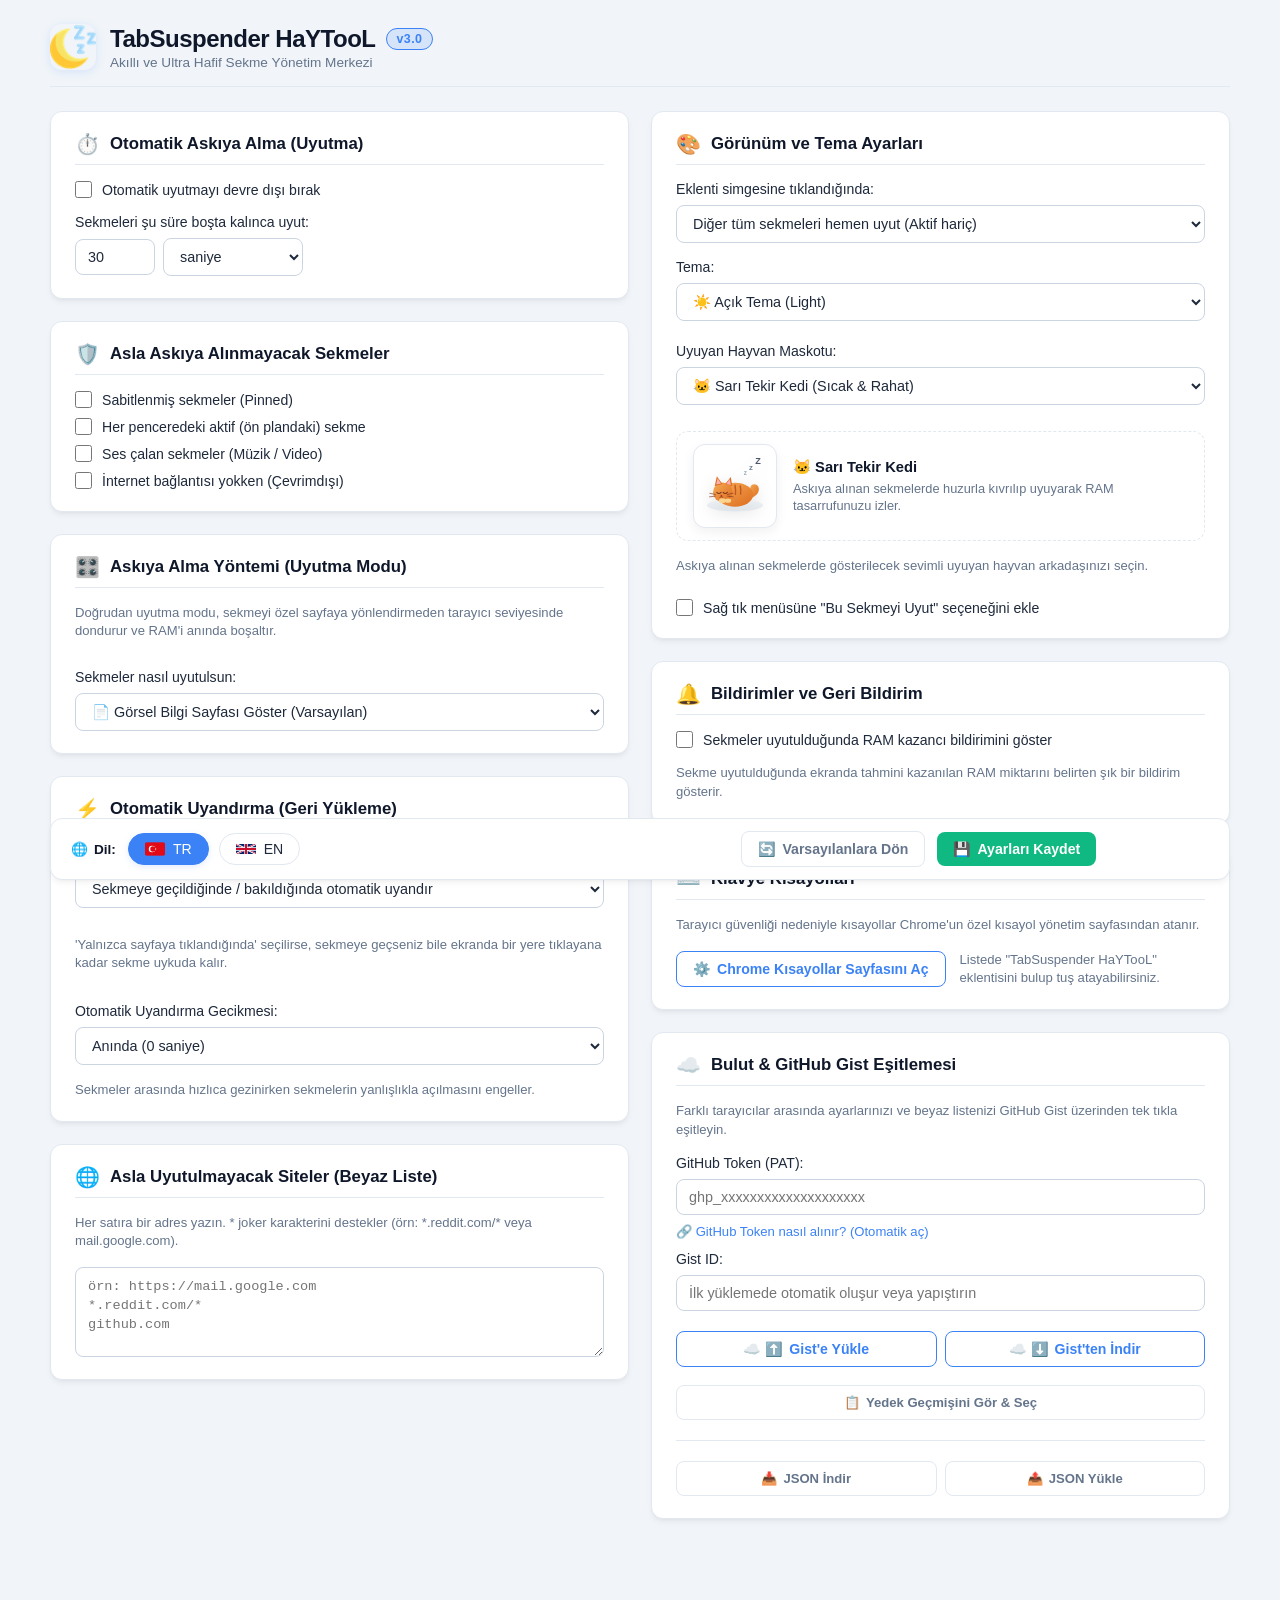
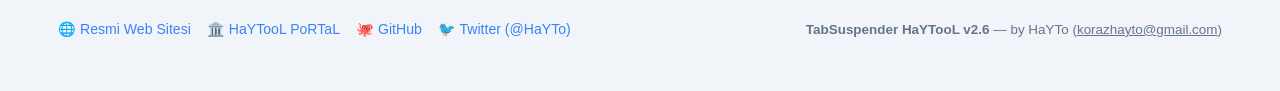
==== commit c941b307: "v3.0 - Auto update (2026-09-24 20:11:40)" ====
--- a/options.html
+++ b/options.html
@@ -531,7 +531,7 @@
                 <div>
                     <div class="header-title-row">
                         <h1 id="i18n-title">TabSuspender HaYTooL</h1>
-                        <a id="extensionVersionTag" href="https://github.com/HaYToKoRaZ/TabSuspender-HaYTooL" target="_blank" rel="noopener noreferrer" class="version-tag" title="GitHub Repository">v2.8</a>
+                        <a id="extensionVersionTag" href="https://haytokoraz.github.io/TabSuspender-HaYTooL/" target="_blank" rel="noopener noreferrer" class="version-tag" title="Resmi Web Sitesi">v3.0</a>
                     </div>
                     <p id="i18n-subheading">Akıllı ve Ultra Hafif Sekme Yönetim Merkezi</p>
                 </div>
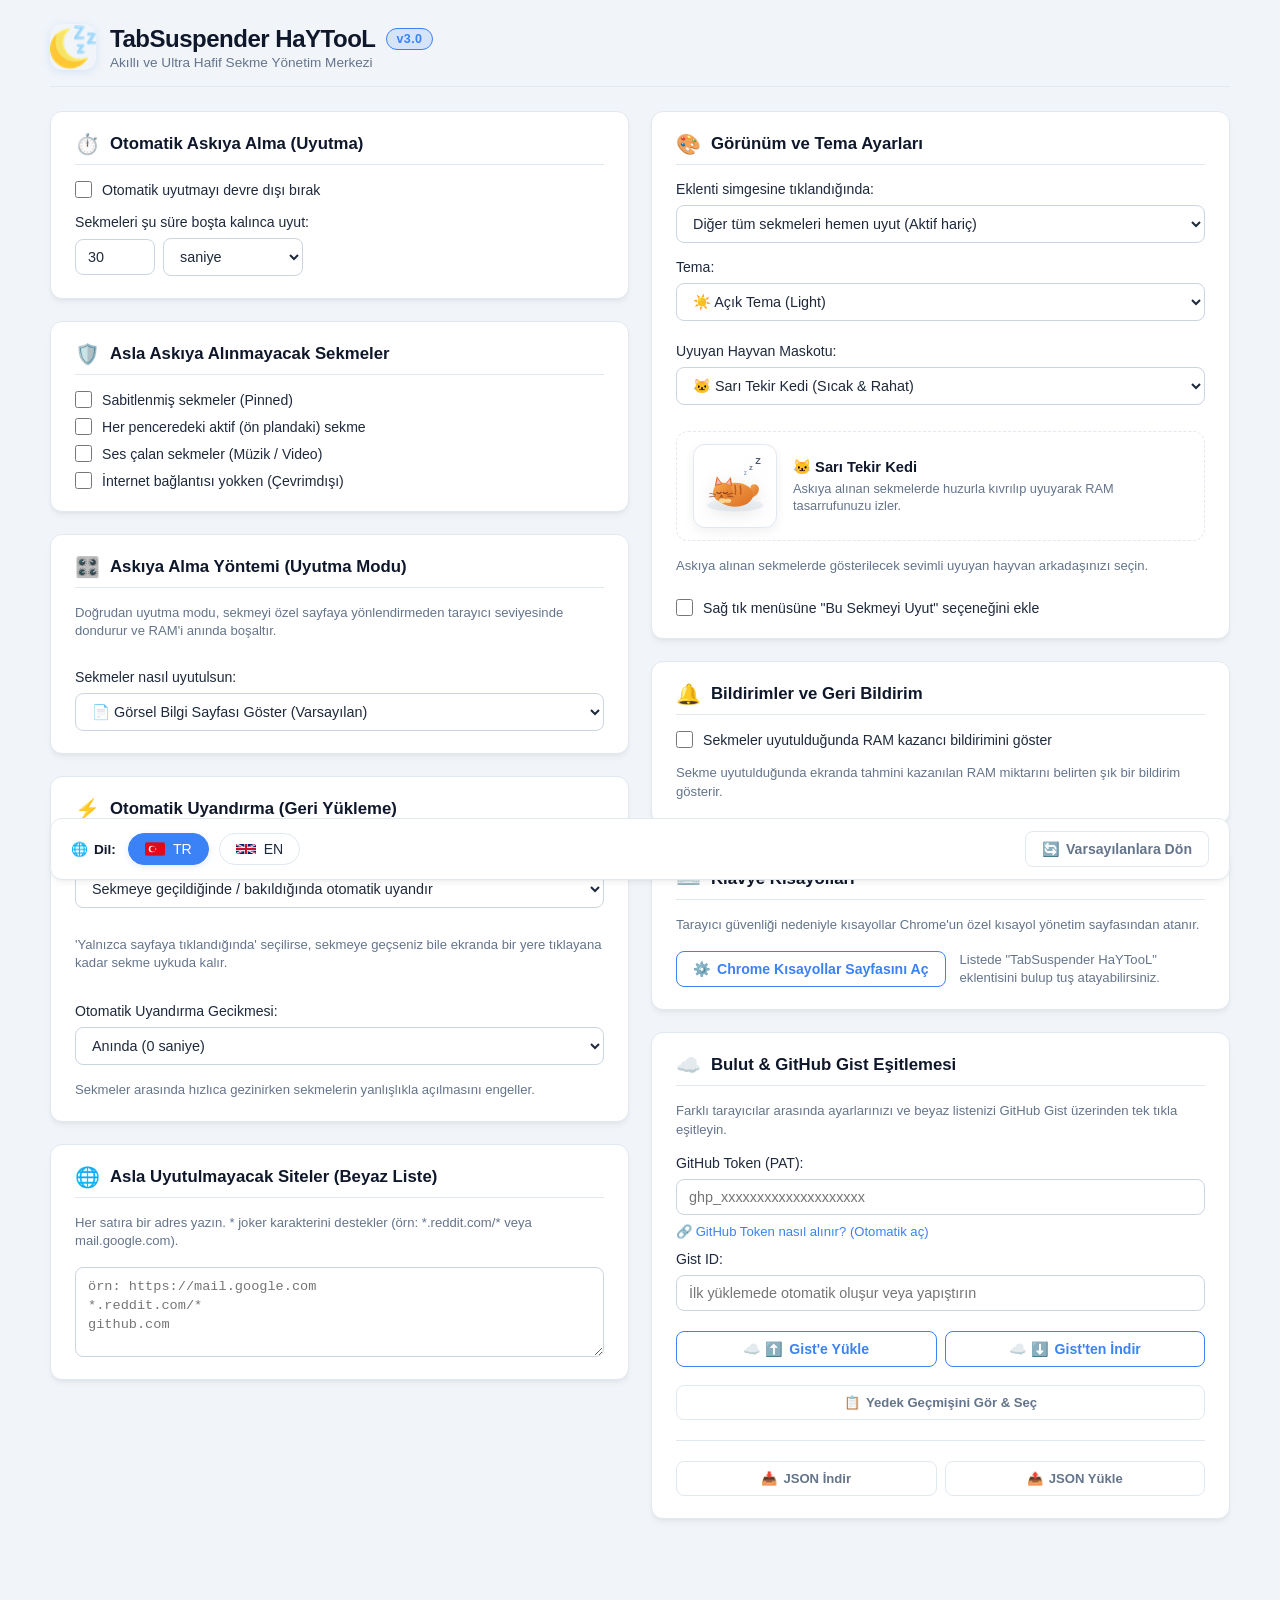
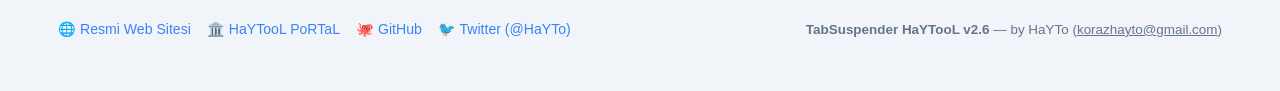
==== commit a87a0183: "v3.4.2 - Auto update (2026-09-30 20:34:22)" ====
--- a/options.html
+++ b/options.html
@@ -445,16 +445,24 @@
         }
 
         .status-badge {
-            font-size: 0.9rem;
+            display: inline-flex;
+            align-items: center;
+            gap: 6px;
+            padding: 6px 14px;
+            border-radius: 20px;
+            font-size: 0.85rem;
             font-weight: 600;
+            background: rgba(16, 185, 129, 0.12);
             color: var(--success);
-            margin-left: 12px;
+            border: 1px solid rgba(16, 185, 129, 0.3);
             opacity: 0;
-            transition: opacity 0.3s ease;
+            transform: translateY(4px);
+            transition: opacity 0.25s ease, transform 0.25s ease;
         }
 
         .status-badge.show {
             opacity: 1;
+            transform: translateY(0);
         }
 
         .bottom-bar {
@@ -880,15 +888,11 @@
             </div>
 
             <div class="bottom-bar-right">
+                <span id="statusMessageBottom" class="status-badge">✓ Ayarlar otomatik kaydedildi</span>
                 <button id="resetButtonBottom" class="btn btn-secondary" type="button">
                     <span>🔄</span>
                     <span id="i18n-resetBtnBottom">Varsayılanlara Dön</span>
                 </button>
-                <button id="saveButtonBottom" class="btn btn-success" type="button">
-                    <span>💾</span>
-                    <span id="i18n-saveBtnBottom">Ayarları Kaydet</span>
-                </button>
-                <span id="statusMessageBottom" class="status-badge">✓ Kaydedildi</span>
             </div>
         </div>
 
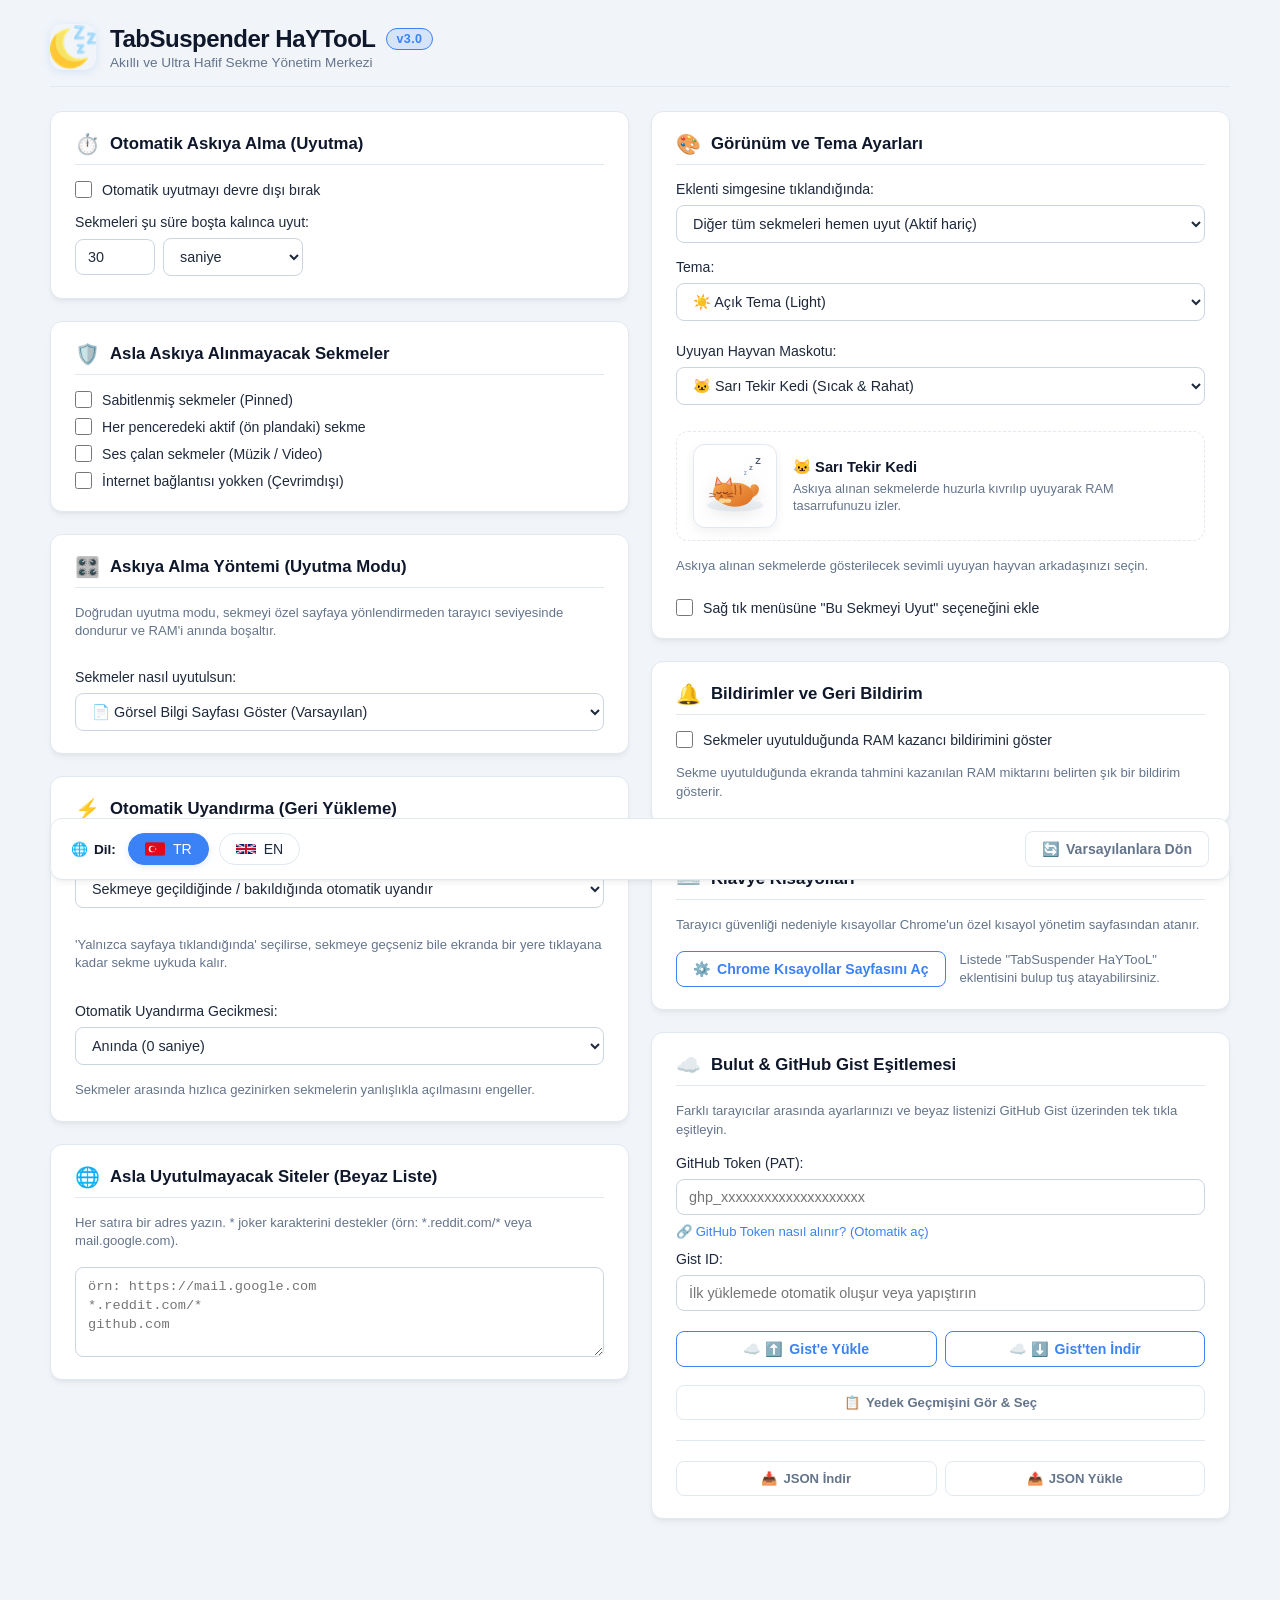
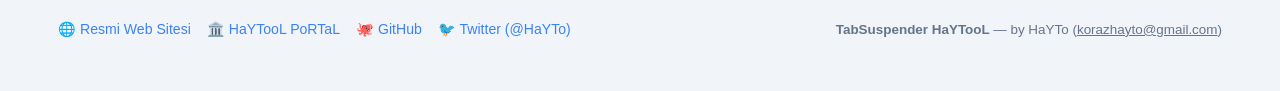
==== commit a3343f13: "v3.4.5 - Auto update (2026-10-21 15:24:10)" ====
--- a/options.html
+++ b/options.html
@@ -91,6 +91,29 @@
             padding: 0;
         }
 
+        /* Accessibility & Focus Rings (UI-UX-Pro-Max & WCAG 2.1 AA) */
+        :focus-visible {
+            outline: 2px solid var(--primary);
+            outline-offset: 2px;
+        }
+
+        button:focus-visible,
+        a:focus-visible,
+        input:focus-visible,
+        select:focus-visible,
+        textarea:focus-visible {
+            outline: 2px solid var(--primary);
+            outline-offset: 2px;
+            box-shadow: 0 0 10px var(--primary-glow);
+        }
+
+        @media (prefers-reduced-motion: reduce) {
+            *, ::before, ::after {
+                animation-duration: 0.01ms !important;
+                transition-duration: 0.01ms !important;
+            }
+        }
+
         body {
             font-family: -apple-system, BlinkMacSystemFont, 'Segoe UI', Roboto, 'Helvetica Neue', Arial, sans-serif;
             background-color: var(--bg-page);
@@ -98,6 +121,8 @@
             min-height: 100vh;
             padding: 24px 32px;
             transition: background-color 0.25s ease, color 0.25s ease;
+            text-rendering: optimizeLegibility;
+            -webkit-font-smoothing: antialiased;
         }
 
         .settings-wrapper {
@@ -905,12 +930,12 @@
                 <a href="https://x.com/HaYTo" target="_blank">🐦 Twitter (@HaYTo)</a>
             </div>
             <div class="about-text">
-                <strong>TabSuspender HaYTooL <span id="footerVersionText">v2.6</span></strong> — <span id="i18n-devBy">by HaYTo</span> (<a href="mailto:korazhayto@gmail.com" style="color: inherit;">korazhayto@gmail.com</a>)
+                <strong>TabSuspender HaYTooL <span id="footerVersionText"></span></strong> — <span id="i18n-devBy">by HaYTo</span> (<a href="mailto:korazhayto@gmail.com" style="color: inherit;">korazhayto@gmail.com</a>)
             </div>
         </footer>
     </div>
 
-    <script src="i18n.js"></script>
+    <script type="module" src="core/i18n.js"></script>
     <script src="options.js"></script>
 </body>
 </html>
